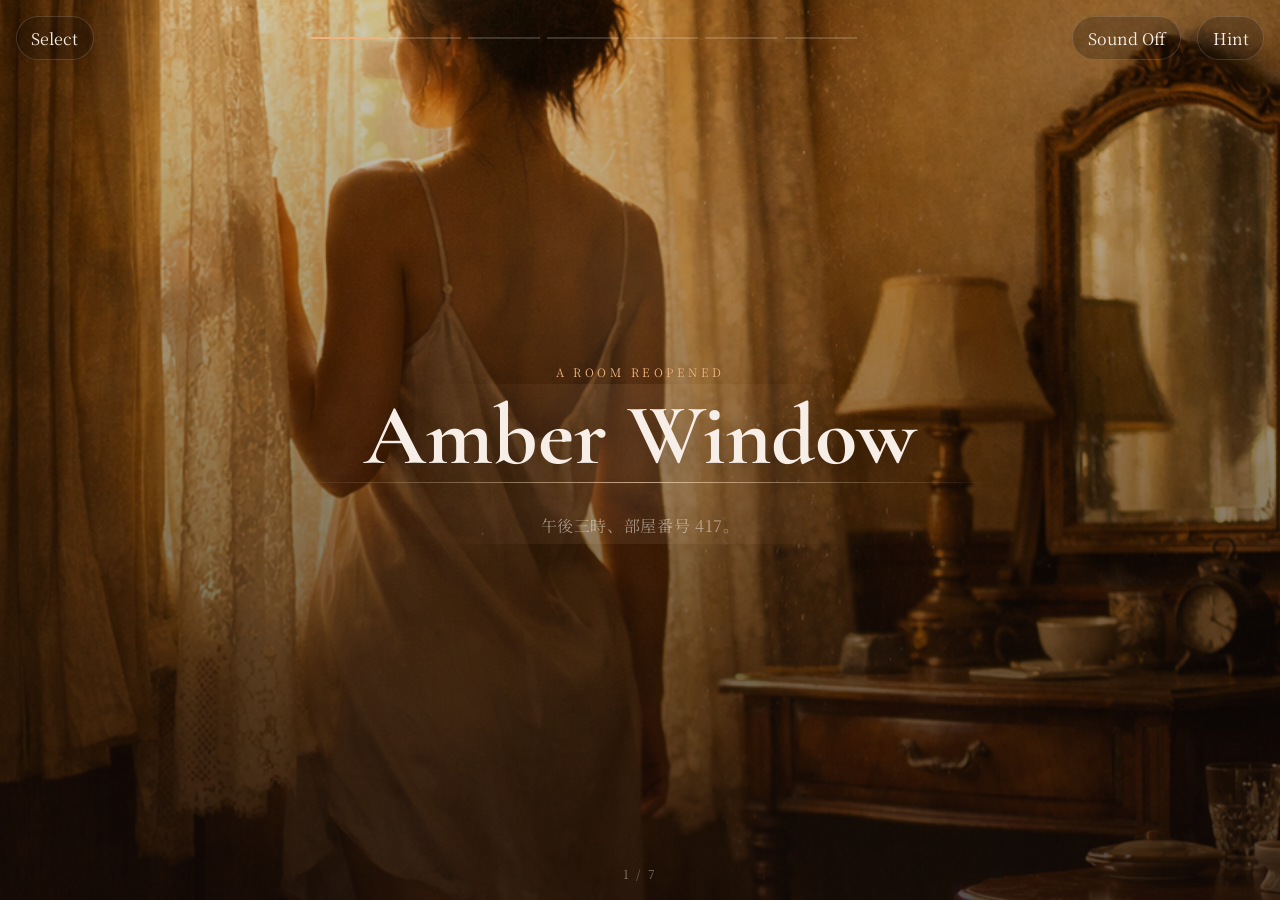
==== immersive/amber-window/index.html @ 2077ad85 "Publish hidamari site" ====
<!DOCTYPE html>
<html lang="ja">
  <head>
    <meta charset="UTF-8" />
    <meta name="viewport" content="width=device-width, initial-scale=1.0" />
    <title>Amber Window | Immersive</title>
    <meta
      name="description"
      content="左右タップで進む、Amber Window のシネマティック版。"
    />
    <link rel="preconnect" href="https://fonts.googleapis.com" />
    <link rel="preconnect" href="https://fonts.gstatic.com" crossorigin />
    <link
      href="https://fonts.googleapis.com/css2?family=Cormorant+Garamond:wght@400;500;600;700&family=Noto+Serif+JP:wght@400;500;700&display=swap"
      rel="stylesheet"
    />
    <link rel="stylesheet" href="../immersive.css?v=4" />
    <script defer src="../immersive.js?v=4"></script>
  </head>
  <body class="story-stage stage-amber" data-story="amber">
    <div class="story-bg">
      <img src="../../image/Amber Window.png" alt="" />
    </div>
    <div class="story-overlay"></div>

    <header class="story-topbar">
      <a href="../select.html">Select</a>
      <div class="story-progress" aria-hidden="true">
        <span></span><span></span><span></span><span></span><span></span><span></span><span></span>
      </div>
      <button class="sound-button" type="button" aria-pressed="false">Sound Off</button>
      <button class="hint-button" type="button">Hint</button>
    </header>

    <main class="story-frame">
      <section class="scene scene-title is-active" data-focus="0.52 0.34" data-scale="1.06" data-tone="gold">
        <p class="title-kicker">A Room Reopened</p>
        <h1 class="scene-titlemark">Amber Window</h1>
        <p class="scene-subtitle">午後三時、部屋番号 417。</p>
      </section>

      <section class="scene" data-focus="0.52 0.36" data-scale="1.1" data-tone="amber">
        <p class="scene-text">
          朝のフロントで渡された封筒には、差出人も鍵もなく、ただ部屋番号 417 だけが残されていた。
        </p>
      </section>

      <section class="scene" data-focus="0.56 0.42" data-scale="1.18" data-tone="amber">
        <p class="scene-text">
          その数字は、三年前に自分から終わらせた恋の最後の夜と、まったく同じだった。
        </p>
      </section>

      <section class="scene" data-focus="0.48 0.22" data-scale="1.24" data-tone="gold">
        <p class="scene-text">
          ノックの返事は言葉ではなく、薄いカーテンが擦れる音で、午後の光が先にこちらへ触れてきた。
        </p>
      </section>

      <section class="scene" data-focus="0.5 0.28" data-scale="1.3" data-tone="soft">
        <p class="scene-text">
          窓辺の彼女は振り向かないまま立っていて、肩に落ちる琥珀色だけが、まだ終わっていない記憶を照らしていた。
        </p>
      </section>

      <section class="scene" data-focus="0.63 0.45" data-scale="1.16" data-tone="amber">
        <p class="scene-text">
          触れたかったのではない。あのとき手放したものに、いまの自分がもう一度名前を与えたかった。
        </p>
      </section>

      <section class="scene" data-focus="0.56 0.26" data-scale="1.08" data-tone="fade">
        <p class="scene-text">
          夕方の光が消えるころ、彼女は「これでよかったの」と言った。その正しさだけが、あとからいちばん遅く胸へ届いた。
        </p>
      </section>
    </main>

    <button class="nav-zone nav-prev" aria-label="前のシーンへ"></button>
    <button class="nav-zone nav-next" aria-label="次のシーンへ"></button>
    <p class="story-pagecount" aria-live="polite">1 / 7</p>
    <div class="story-hint" hidden>右半分で進む / 左半分で戻る / キーボードは ← →</div>
  </body>
</html>
---- immersive/immersive.css ----
:root {
  --text: #f6eee7;
  --muted: rgba(246, 238, 231, 0.72);
  --soft: rgba(246, 238, 231, 0.52);
  --line: rgba(255, 240, 226, 0.16);
  --panel: rgba(20, 14, 13, 0.42);
  --accent: #f0b37f;
}

* {
  box-sizing: border-box;
}

html,
body {
  margin: 0;
  min-height: 100%;
}

body {
  font-family: "Noto Serif JP", serif;
  color: var(--text);
}

a {
  color: inherit;
  text-decoration: none;
}

.immersive-home {
  min-height: 100vh;
  background:
    radial-gradient(circle at 20% 10%, rgba(240, 179, 127, 0.18), transparent 22%),
    radial-gradient(circle at 80% 80%, rgba(113, 58, 43, 0.22), transparent 24%),
    linear-gradient(180deg, #2d1c17 0%, #140d0b 100%);
}

.gate {
  min-height: 100vh;
  display: grid;
  place-items: center;
  padding: 1rem;
}

.gate-card {
  width: min(700px, 100%);
  padding: 3rem;
  border: 1px solid var(--line);
  background: linear-gradient(180deg, rgba(255, 246, 238, 0.08), rgba(255, 246, 238, 0.03));
  backdrop-filter: blur(16px);
  box-shadow: 0 28px 80px rgba(0, 0, 0, 0.35);
  text-align: center;
}

.gate-kicker,
.selector-kicker {
  margin: 0 0 1rem;
  text-transform: uppercase;
  letter-spacing: 0.24em;
  font-size: 0.74rem;
  color: var(--accent);
}

.gate-card h1,
.selector-header h1,
.scene h1 {
  margin: 0;
  font-family: "Cormorant Garamond", serif;
  line-height: 0.92;
}

.gate-card h1 {
  font-size: clamp(4.2rem, 12vw, 7rem);
}

.gate-copy,
.gate-note,
.selector-copy p,
.scene-text {
  line-height: 1.9;
  color: var(--muted);
}

.gate-button {
  display: inline-flex;
  align-items: center;
  justify-content: center;
  margin-top: 1.8rem;
  padding: 1rem 1.8rem;
  min-width: 12rem;
  border-radius: 999px;
  background: linear-gradient(135deg, #f0b37f, #f4ccb0);
  color: #251611;
  font-weight: 700;
}

.gate-note {
  margin: 1rem 0 0;
  font-size: 0.92rem;
}

.selector-page {
  min-height: 100vh;
  background:
    linear-gradient(180deg, rgba(10, 8, 11, 0.15), rgba(10, 8, 11, 0.72)),
    #140f12;
}

.selector-shell {
  width: min(1200px, calc(100% - 1.5rem));
  margin: 0 auto;
  padding: 2rem 0 3rem;
}

.selector-header {
  margin-bottom: 1.6rem;
}

.selector-header h1 {
  font-size: clamp(3rem, 8vw, 5.4rem);
}

.selector-lead {
  max-width: 42rem;
  margin: 0.9rem 0 0;
  color: var(--muted);
  line-height: 1.9;
  font-size: 1rem;
}

.selector-grid {
  display: grid;
  grid-template-columns: repeat(3, minmax(0, 1fr));
  gap: 1rem;
}

.selector-card {
  position: relative;
  min-height: 70vh;
  overflow: hidden;
  border: 1px solid var(--line);
  background: #130e0d;
  box-shadow: 0 26px 70px rgba(0, 0, 0, 0.28);
}

.selector-card img {
  width: 100%;
  height: 100%;
  object-fit: cover;
  display: block;
  transition: transform 600ms ease, filter 600ms ease;
}

.selector-card::after {
  content: "";
  position: absolute;
  inset: 0;
  background: linear-gradient(180deg, rgba(0, 0, 0, 0.08), rgba(7, 6, 9, 0.76));
}

.selector-copy {
  position: absolute;
  inset: auto 0 0 0;
  z-index: 1;
  padding: 1.4rem;
}

.selector-copy span {
  color: var(--accent);
  letter-spacing: 0.18em;
  text-transform: uppercase;
  font-size: 0.76rem;
}

.selector-copy h2 {
  margin: 0.45rem 0;
  font-family: "Cormorant Garamond", serif;
  font-size: 2.2rem;
}

.selector-copy p {
  font-size: 0.98rem;
}

.selector-card:hover img,
.selector-card:focus-visible img {
  transform: scale(1.06);
  filter: saturate(1.08);
}

.story-stage {
  min-height: 100vh;
  overflow: hidden;
  background: #130d0b;
}

.story-bg,
.story-overlay,
.story-frame,
.nav-zone,
.story-topbar {
  position: fixed;
  inset: 0;
}

.story-bg img {
  width: 100%;
  height: 100%;
  object-fit: cover;
  transform-origin: center center;
  transition: transform 900ms ease, filter 900ms ease, object-position 900ms ease;
  filter: saturate(0.94) brightness(0.78);
}

.story-overlay {
  background:
    radial-gradient(circle at center, rgba(255, 230, 205, 0.06), transparent 30%),
    linear-gradient(180deg, rgba(9, 8, 10, 0.18), rgba(9, 8, 10, 0.75));
  pointer-events: none;
}

.story-topbar {
  z-index: 3;
  inset: 0 0 auto 0;
  display: flex;
  align-items: center;
  justify-content: space-between;
  gap: 1rem;
  padding: 1rem;
  pointer-events: none;
}

.story-topbar a,
.sound-button,
.hint-button {
  pointer-events: auto;
}

.story-topbar a,
.sound-button,
.hint-button {
  border: 1px solid var(--line);
  background: rgba(15, 11, 10, 0.24);
  color: var(--text);
  padding: 0.6rem 0.9rem;
  font: inherit;
  border-radius: 999px;
}

.story-progress {
  display: flex;
  align-items: center;
  gap: 0.45rem;
  flex: 1;
  justify-content: center;
}

.story-progress span {
  width: min(10vw, 4.5rem);
  height: 2px;
  background: rgba(255, 243, 229, 0.18);
}

.story-progress span.is-done {
  background: rgba(240, 179, 127, 0.48);
}

.story-progress span.is-active {
  background: #f0b37f;
}

.story-frame {
  z-index: 2;
  display: grid;
  place-items: center;
  padding: 4.5rem 1rem 4.2rem;
  pointer-events: none;
}

.scene {
  grid-area: 1 / 1;
  position: relative;
  width: min(720px, 100%);
  padding: 1.9rem 1.8rem 1.7rem;
  border: 1px solid rgba(255, 240, 226, 0.06);
  border-radius: 1.6rem;
  background: linear-gradient(180deg, rgba(15, 11, 10, 0.14), rgba(15, 11, 10, 0.52));
  backdrop-filter: blur(10px);
  opacity: 0;
  transform: translateY(8px) scale(0.985);
  transition:
    opacity 460ms ease,
    transform 460ms ease,
    border-color 520ms ease,
    background 520ms ease;
}

.scene.is-active {
  opacity: 1;
  transform: translateY(0) scale(1);
  border-color: rgba(255, 240, 226, 0.16);
  box-shadow: 0 24px 70px rgba(0, 0, 0, 0.22);
}

.scene h1 {
  font-size: clamp(3rem, 9vw, 5.4rem);
  margin-bottom: 0.85rem;
}

.scene-title {
  max-width: min(820px, 100%);
  text-align: center;
  padding: 0;
  border: 0;
  background: transparent;
  backdrop-filter: none;
  box-shadow: none;
}

.scene-title.is-active {
  border: 0;
  box-shadow: none;
}

.title-kicker {
  margin: 0 0 1rem;
  color: var(--accent);
  letter-spacing: 0.3em;
  text-transform: uppercase;
  font-size: 0.72rem;
}

.scene-titlemark {
  position: relative;
  display: inline-block;
  padding: 0 1.1rem 0.35rem;
  font-size: clamp(4rem, 11vw, 7.4rem);
  line-height: 0.86;
  text-shadow: 0 10px 28px rgba(0, 0, 0, 0.26);
}

.scene-titlemark::before,
.scene-titlemark::after {
  content: "";
  position: absolute;
  left: 50%;
  transform: translateX(-50%);
  width: 120%;
  pointer-events: none;
}

.scene-titlemark::before {
  bottom: -0.15rem;
  height: 1px;
  background: linear-gradient(90deg, transparent, rgba(255, 226, 196, 0.65), transparent);
}

.scene-titlemark::after {
  top: -0.75rem;
  height: 10rem;
  background: radial-gradient(circle, rgba(255, 206, 161, 0.12), transparent 62%);
  z-index: -1;
}

.scene-subtitle {
  margin: 1rem auto 0;
  max-width: 34rem;
  color: var(--soft);
  font-size: 1rem;
  line-height: 1.9;
  letter-spacing: 0.04em;
}

.scene-text {
  margin: 0;
  font-size: clamp(1.04rem, 2.15vw, 1.2rem);
  line-height: 1.95;
  color: rgba(246, 238, 231, 0.9);
}

.nav-zone {
  z-index: 1;
  width: 50%;
  top: 4.5rem;
  bottom: 0;
  inset-inline: auto;
  border: 0;
  background: transparent;
  padding: 0;
  cursor: pointer;
}

.nav-prev {
  left: 0;
  right: auto;
}

.nav-next {
  right: 0;
  left: auto;
}

.story-hint {
  position: fixed;
  left: 50%;
  bottom: 1rem;
  transform: translateX(-50%);
  z-index: 5;
  padding: 0.7rem 1rem;
  border-radius: 999px;
  background: rgba(15, 11, 10, 0.6);
  border: 1px solid var(--line);
  color: var(--muted);
  font-size: 0.9rem;
}

.story-pagecount {
  position: fixed;
  left: 50%;
  bottom: 1.1rem;
  transform: translateX(-50%);
  z-index: 5;
  margin: 0;
  color: rgba(246, 238, 231, 0.42);
  font-size: 0.76rem;
  letter-spacing: 0.18em;
}

.sound-button[aria-pressed="true"] {
  background: rgba(240, 179, 127, 0.16);
  border-color: rgba(240, 179, 127, 0.28);
}

.stage-amber .story-overlay {
  background:
    radial-gradient(circle at 50% 32%, rgba(255, 215, 168, 0.12), transparent 26%),
    linear-gradient(180deg, rgba(29, 16, 10, 0.08), rgba(18, 10, 8, 0.68));
}

.stage-rose .story-overlay {
  background:
    radial-gradient(circle at 50% 25%, rgba(216, 149, 158, 0.13), transparent 22%),
    linear-gradient(180deg, rgba(12, 12, 17, 0.16), rgba(11, 10, 16, 0.72));
}

.stage-night .story-overlay {
  background:
    radial-gradient(circle at 48% 72%, rgba(231, 160, 92, 0.12), transparent 18%),
    linear-gradient(180deg, rgba(6, 7, 11, 0.16), rgba(6, 7, 11, 0.78));
}

.tone-gold .scene,
.tone-soft .scene,
.tone-amber .scene,
.tone-mist .scene,
.tone-rose .scene,
.tone-night .scene,
.tone-glow .scene,
.tone-fade .scene {
  border-color: rgba(255, 240, 226, 0.16);
}

.tone-gold .story-bg img {
  filter: saturate(1.05) brightness(0.88);
}

.tone-soft .story-bg img {
  filter: saturate(0.92) brightness(0.84) blur(0.5px);
}

.tone-amber .story-bg img {
  filter: saturate(1) brightness(0.82);
}

.tone-mist .story-bg img {
  filter: saturate(0.92) brightness(0.76);
}

.tone-rose .story-bg img {
  filter: saturate(1.06) brightness(0.82);
}

.tone-night .story-bg img {
  filter: saturate(0.9) brightness(0.68);
}

.tone-glow .story-bg img {
  filter: saturate(1.04) brightness(0.78);
}

.tone-fade .story-bg img {
  filter: saturate(0.8) brightness(0.64);
}

@media (max-width: 900px) {
  .selector-grid {
    grid-template-columns: 1fr;
  }

  .selector-card {
    min-height: 52vh;
  }
}

@media (max-width: 640px) {
  .gate-card {
    padding: 2rem 1.2rem;
  }

  .scene {
    width: min(100%, 42rem);
    padding: 1.25rem 1.1rem 1.1rem;
  }

  .scene-title {
    padding: 0 0.4rem;
  }

  .story-topbar {
    padding: 0.8rem;
  }

  .nav-zone {
    top: 4.2rem;
  }
}
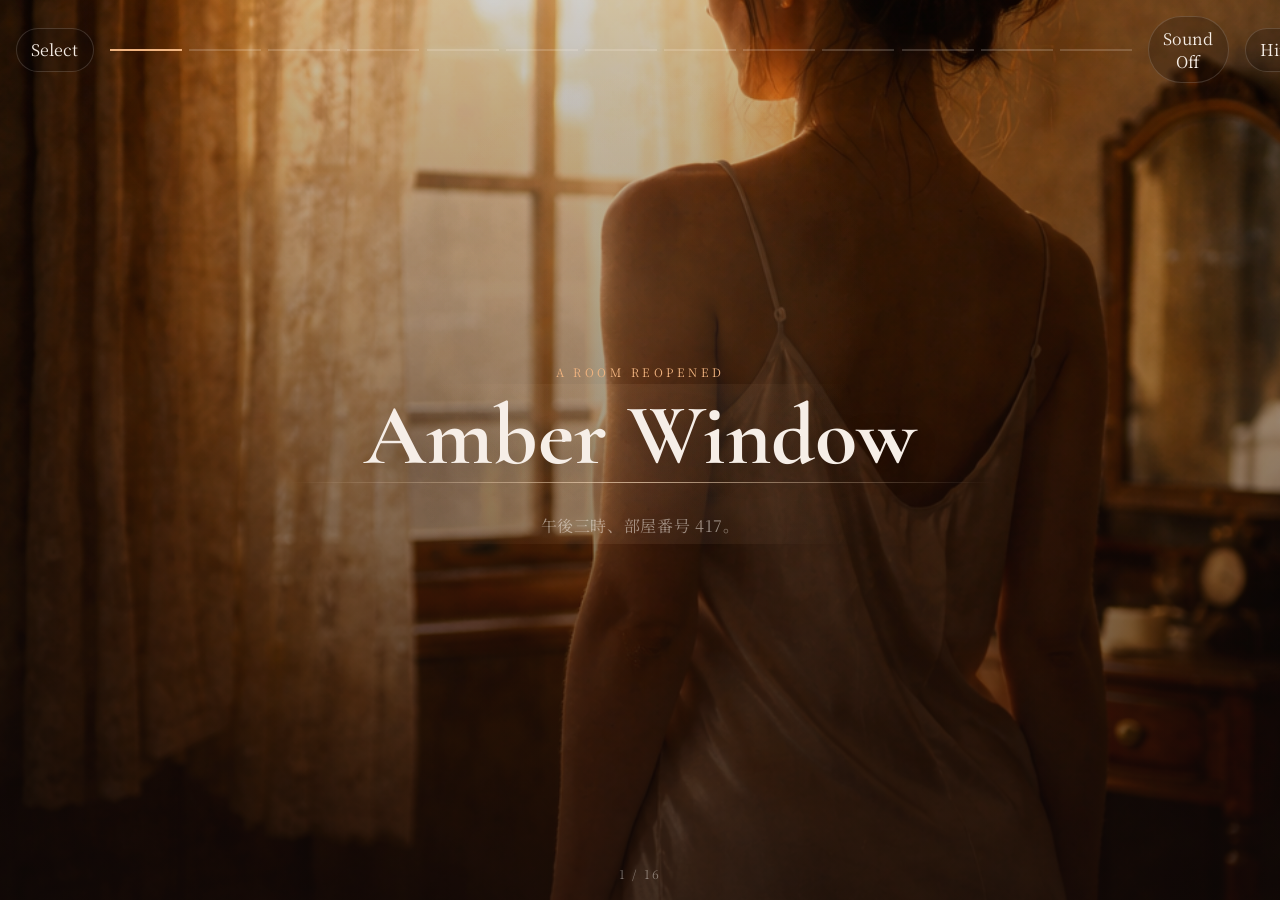
==== commit 0ec8dd9e: "Update Amber Window immersive scenes" ====
--- a/immersive/amber-window/index.html
+++ b/immersive/amber-window/index.html
@@ -14,71 +14,125 @@
       href="https://fonts.googleapis.com/css2?family=Cormorant+Garamond:wght@400;500;600;700&family=Noto+Serif+JP:wght@400;500;700&display=swap"
       rel="stylesheet"
     />
-    <link rel="stylesheet" href="../immersive.css?v=4" />
-    <script defer src="../immersive.js?v=4"></script>
+    <link rel="stylesheet" href="../immersive.css?v=6" />
+    <script defer src="../immersive.js?v=6"></script>
   </head>
   <body class="story-stage stage-amber" data-story="amber">
     <div class="story-bg">
-      <img src="../../image/Amber Window.png" alt="" />
+      <img src="../../image/amber-window-01-window-woman.png" alt="" />
     </div>
     <div class="story-overlay"></div>
 
     <header class="story-topbar">
       <a href="../select.html">Select</a>
       <div class="story-progress" aria-hidden="true">
-        <span></span><span></span><span></span><span></span><span></span><span></span><span></span>
+        <span></span><span></span><span></span><span></span><span></span><span></span><span></span><span></span><span></span><span></span><span></span><span></span><span></span>
       </div>
       <button class="sound-button" type="button" aria-pressed="false">Sound Off</button>
       <button class="hint-button" type="button">Hint</button>
     </header>
 
     <main class="story-frame">
-      <section class="scene scene-title is-active" data-focus="0.52 0.34" data-scale="1.06" data-tone="gold">
+      <section class="scene scene-title is-active" data-image="../../image/amber-window-01-window-woman.png" data-focus="0.52 0.34" data-scale="1.06" data-tone="gold">
         <p class="title-kicker">A Room Reopened</p>
         <h1 class="scene-titlemark">Amber Window</h1>
         <p class="scene-subtitle">午後三時、部屋番号 417。</p>
       </section>
 
-      <section class="scene" data-focus="0.52 0.36" data-scale="1.1" data-tone="amber">
+      <section class="scene" data-image="../../image/amber-window-04-envelope.png" data-focus="0.44 0.48" data-scale="1.12" data-tone="amber">
         <p class="scene-text">
-          朝のフロントで渡された封筒には、差出人も鍵もなく、ただ部屋番号 417 だけが残されていた。
+          封筒は、朝のフロントで手渡された。差出人の名前はなく、ルームキーも入っていない。ただ、便箋の中央に部屋番号だけがあった。
         </p>
       </section>
 
-      <section class="scene" data-focus="0.56 0.42" data-scale="1.18" data-tone="amber">
+      <section class="scene" data-image="../../image/amber-window-04-envelope.png" data-focus="0.55 0.54" data-scale="1.2" data-tone="amber">
         <p class="scene-text">
-          その数字は、三年前に自分から終わらせた恋の最後の夜と、まったく同じだった。
+          417。その数字は、三年前にわたしが自分から終わらせた恋の、最後の夜に泊まった部屋とまったく同じだった。
         </p>
       </section>
 
-      <section class="scene" data-focus="0.48 0.22" data-scale="1.24" data-tone="gold">
+      <section class="scene" data-image="../../image/amber-window-04-envelope.png" data-focus="0.5 0.45" data-scale="1.08" data-tone="amber">
+        <p class="scene-text">
+          一度はその場で封筒を返そうと思った。誰かの悪い冗談か、遅すぎる感傷のようにしか見えなかったからだ。
+        </p>
+      </section>
+
+      <section class="scene" data-image="../../image/amber-window-03-hallway.png" data-focus="0.52 0.46" data-scale="1.08" data-tone="amber">
+        <p class="scene-text">
+          それでも捨てられなかったのは、数字があまりにも正確だったからだ。忘れたつもりでいた三年前の夜が、その三桁だけで喉元まで戻ってきた。
+        </p>
+      </section>
+
+      <section class="scene" data-image="../../image/amber-window-03-hallway.png" data-focus="0.48 0.4" data-scale="1.12" data-tone="gold">
+        <p class="scene-text">
+          古いホテルは、昼と夕方のあいだだけ少し時間が止まる。磨きすぎた真鍮の匂いと、誰にも見つからず秘密を抱えるにはちょうどいい静けさがあった。
+        </p>
+      </section>
+
+      <section class="scene" data-image="../../image/amber-window-03-hallway.png" data-focus="0.5 0.32" data-scale="1.16" data-tone="amber">
+        <p class="scene-text">
+          廊下を歩くあいだ、足音はやけにやわらかく吸い込まれていった。どの扉も同じ色をしているのに、417だけが最初からこちらを待っていたみたいに見えた。
+        </p>
+      </section>
+
+      <section class="scene" data-image="../../image/amber-window-02-curtain.png" data-focus="0.38 0.3" data-scale="1.18" data-tone="gold">
         <p class="scene-text">
           ノックの返事は言葉ではなく、薄いカーテンが擦れる音で、午後の光が先にこちらへ触れてきた。
         </p>
       </section>
 
-      <section class="scene" data-focus="0.5 0.28" data-scale="1.3" data-tone="soft">
+      <section class="scene" data-image="../../image/amber-window-01-window-woman.png" data-focus="0.55 0.3" data-scale="1.18" data-tone="soft">
         <p class="scene-text">
-          窓辺の彼女は振り向かないまま立っていて、肩に落ちる琥珀色だけが、まだ終わっていない記憶を照らしていた。
+          窓辺に立つ彼女は振り向かなかった。薄い布越しに落ちる琥珀色の光だけが、肩の線と、まだ終わっていない記憶の輪郭をやわらかく照らしていた。
         </p>
       </section>
 
-      <section class="scene" data-focus="0.63 0.45" data-scale="1.16" data-tone="amber">
+      <section class="scene" data-image="../../image/amber-window-06-empty-room.png" data-focus="0.52 0.54" data-scale="1.12" data-tone="soft">
         <p class="scene-text">
-          触れたかったのではない。あのとき手放したものに、いまの自分がもう一度名前を与えたかった。
+          部屋の中には、冷めた紅茶と、小さな時計と、乱れていないベッドがあった。何も起きていないことだけが、かえってこの部屋の密度を濃くしていた。
         </p>
       </section>
 
-      <section class="scene" data-focus="0.56 0.26" data-scale="1.08" data-tone="fade">
+      <section class="scene" data-image="../../image/amber-window-05-distance.png" data-focus="0.54 0.42" data-scale="1.12" data-tone="amber">
         <p class="scene-text">
-          夕方の光が消えるころ、彼女は「これでよかったの」と言った。その正しさだけが、あとからいちばん遅く胸へ届いた。
+          わたしたちは互いの近況を話さなかった。どこで暮らしているのかも、誰と会っているのかも、もう知る必要はないと、先に分かってしまっていたからだ。
+        </p>
+      </section>
+
+      <section class="scene" data-image="../../image/amber-window-05-distance.png" data-focus="0.5 0.34" data-scale="1.15" data-tone="gold">
+        <p class="scene-text">
+          「あの夜、あなたは正しかった」と彼女は言った。正しさはいつだって遅れて届く。届いたころには、もう選び直せないもののほうが多い。
+        </p>
+      </section>
+
+      <section class="scene" data-image="../../image/amber-window-05-distance.png" data-focus="0.48 0.44" data-scale="1.12" data-tone="gold">
+        <p class="scene-text">
+          若かったころのわたしたちは、傷つかないために別れを選んだ。そのあとでようやく、傷ついてでも続けたかった気持ちの形を知った。
+        </p>
+      </section>
+
+      <section class="scene" data-image="../../image/amber-window-05-distance.png" data-focus="0.62 0.5" data-scale="1.1" data-tone="amber">
+        <p class="scene-text">
+          彼女が振り返ったとき、会いたかったわけではないのだと分かった。忘れきれなかったわけでもない。ただ、あのとき手放したものに名前をつけ直したかった。
+        </p>
+      </section>
+
+      <section class="scene" data-image="../../image/amber-window-05-distance.png" data-focus="0.66 0.54" data-scale="1.08" data-tone="amber">
+        <p class="scene-text">
+          それは未練ではなく、選ばなかった人生の手触りに近かった。もしあの夜を越えていたら、わたしたちはいまどんな他人になっていたのだろうと、少しだけ考えた。
+        </p>
+      </section>
+
+      <section class="scene" data-image="../../image/amber-window-06-empty-room.png" data-focus="0.56 0.52" data-scale="1.08" data-tone="fade">
+        <p class="scene-text">
+          夕方の光は短い。だからこそ、その部屋で交わされた沈黙は会話より長く残る。別れ際、彼女は「次はもう呼ばない」と言った。呼ばれないことが寂しいのではなく、もう呼ぶ理由がなくなったことが、少しだけ救いだった。
         </p>
       </section>
     </main>
 
     <button class="nav-zone nav-prev" aria-label="前のシーンへ"></button>
     <button class="nav-zone nav-next" aria-label="次のシーンへ"></button>
-    <p class="story-pagecount" aria-live="polite">1 / 7</p>
+    <p class="story-pagecount" aria-live="polite">1 / 13</p>
     <div class="story-hint" hidden>右半分で進む / 左半分で戻る / キーボードは ← →</div>
   </body>
 </html>
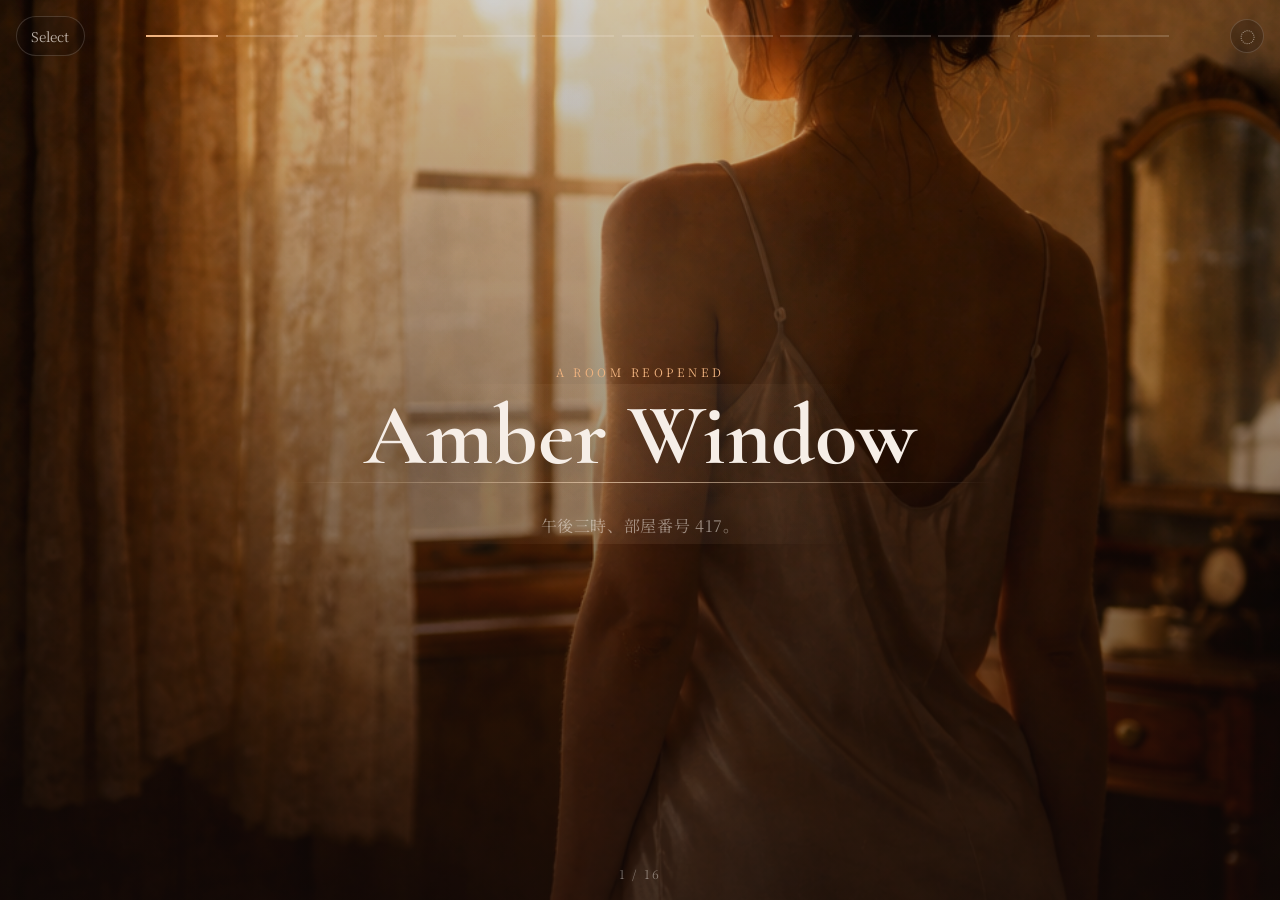
==== commit 204cc4c7: "Improve immersive mobile layout and controls" ====
--- a/immersive/amber-window/index.html
+++ b/immersive/amber-window/index.html
@@ -14,8 +14,8 @@
       href="https://fonts.googleapis.com/css2?family=Cormorant+Garamond:wght@400;500;600;700&family=Noto+Serif+JP:wght@400;500;700&display=swap"
       rel="stylesheet"
     />
-    <link rel="stylesheet" href="../immersive.css?v=6" />
-    <script defer src="../immersive.js?v=6"></script>
+    <link rel="stylesheet" href="../immersive.css?v=7" />
+    <script defer src="../immersive.js?v=7"></script>
   </head>
   <body class="story-stage stage-amber" data-story="amber">
     <div class="story-bg">
@@ -28,8 +28,7 @@
       <div class="story-progress" aria-hidden="true">
         <span></span><span></span><span></span><span></span><span></span><span></span><span></span><span></span><span></span><span></span><span></span><span></span><span></span>
       </div>
-      <button class="sound-button" type="button" aria-pressed="false">Sound Off</button>
-      <button class="hint-button" type="button">Hint</button>
+      <button class="sound-button" type="button" aria-pressed="false" aria-label="sound">◌</button>
     </header>
 
     <main class="story-frame">
@@ -133,6 +132,6 @@
     <button class="nav-zone nav-prev" aria-label="前のシーンへ"></button>
     <button class="nav-zone nav-next" aria-label="次のシーンへ"></button>
     <p class="story-pagecount" aria-live="polite">1 / 13</p>
-    <div class="story-hint" hidden>右半分で進む / 左半分で戻る / キーボードは ← →</div>
+    <div class="story-hint">右で進む 左で戻る</div>
   </body>
 </html>
--- a/immersive/immersive.css
+++ b/immersive/immersive.css
@@ -245,6 +245,11 @@
   padding: 0.6rem 0.9rem;
   font: inherit;
   border-radius: 999px;
+}
+
+.story-topbar a {
+  font-size: 0.84rem;
+  color: rgba(246, 238, 231, 0.72);
 }
 
 .story-progress {
@@ -406,12 +411,20 @@
   bottom: 1rem;
   transform: translateX(-50%);
   z-index: 5;
-  padding: 0.7rem 1rem;
+  padding: 0.55rem 0.9rem;
   border-radius: 999px;
-  background: rgba(15, 11, 10, 0.6);
-  border: 1px solid var(--line);
-  color: var(--muted);
-  font-size: 0.9rem;
+  background: rgba(15, 11, 10, 0.44);
+  border: 1px solid rgba(255, 240, 226, 0.08);
+  color: rgba(246, 238, 231, 0.5);
+  font-size: 0.76rem;
+  letter-spacing: 0.12em;
+  transition: opacity 500ms ease, transform 500ms ease;
+}
+
+.story-hint.is-hidden {
+  opacity: 0;
+  transform: translateX(-50%) translateY(8px);
+  pointer-events: none;
 }
 
 .story-pagecount {
@@ -431,6 +444,18 @@
   border-color: rgba(240, 179, 127, 0.28);
 }
 
+.sound-button {
+  width: 2.1rem;
+  height: 2.1rem;
+  min-width: 2.1rem;
+  padding: 0;
+  display: inline-flex;
+  align-items: center;
+  justify-content: center;
+  color: rgba(246, 238, 231, 0.7);
+  font-size: 0.95rem;
+}
+
 .stage-amber .story-overlay {
   background:
     radial-gradient(circle at 50% 32%, rgba(255, 215, 168, 0.12), transparent 26%),
@@ -507,20 +532,98 @@
     padding: 2rem 1.2rem;
   }
 
+  .story-topbar {
+    gap: 0.45rem;
+    padding: 0.65rem 0.7rem;
+  }
+
+  .story-topbar a {
+    font-size: 0.74rem;
+    padding: 0.48rem 0.7rem;
+  }
+
+  .sound-button {
+    width: 1.9rem;
+    height: 1.9rem;
+    min-width: 1.9rem;
+    font-size: 0.82rem;
+  }
+
+  .story-progress {
+    gap: 0.24rem;
+  }
+
+  .story-progress span {
+    width: min(6.5vw, 1.2rem);
+  }
+
+  .story-frame {
+    padding: 3.7rem 0.7rem 3.3rem;
+  }
+
   .scene {
     width: min(100%, 42rem);
-    padding: 1.25rem 1.1rem 1.1rem;
+    max-height: calc(100vh - 7.6rem);
+    overflow: auto;
+    padding: 1.05rem 0.95rem 1rem;
+    border-radius: 1.15rem;
+    -webkit-overflow-scrolling: touch;
   }
 
   .scene-title {
     padding: 0 0.4rem;
-  }
-
-  .story-topbar {
-    padding: 0.8rem;
+    max-height: none;
+    overflow: visible;
+  }
+
+  .scene h1 {
+    font-size: clamp(2.2rem, 11vw, 3.6rem);
+    margin-bottom: 0.65rem;
+  }
+
+  .scene-titlemark {
+    padding: 0 0.4rem 0.2rem;
+    font-size: clamp(2.9rem, 15vw, 4.5rem);
+    line-height: 0.9;
+  }
+
+  .scene-titlemark::after {
+    top: -0.45rem;
+    height: 6.5rem;
+  }
+
+  .title-kicker {
+    margin-bottom: 0.65rem;
+    font-size: 0.62rem;
+    letter-spacing: 0.22em;
+  }
+
+  .scene-subtitle {
+    margin-top: 0.7rem;
+    max-width: 20rem;
+    font-size: 0.88rem;
+    line-height: 1.65;
+  }
+
+  .scene-text {
+    font-size: 0.96rem;
+    line-height: 1.72;
   }
 
   .nav-zone {
-    top: 4.2rem;
-  }
-}
+    top: 3.8rem;
+  }
+
+  .story-pagecount {
+    bottom: 0.72rem;
+    font-size: 0.68rem;
+    letter-spacing: 0.14em;
+  }
+
+  .story-hint {
+    bottom: 2rem;
+    font-size: 0.66rem;
+    padding: 0.45rem 0.7rem;
+    letter-spacing: 0.08em;
+  }
+}
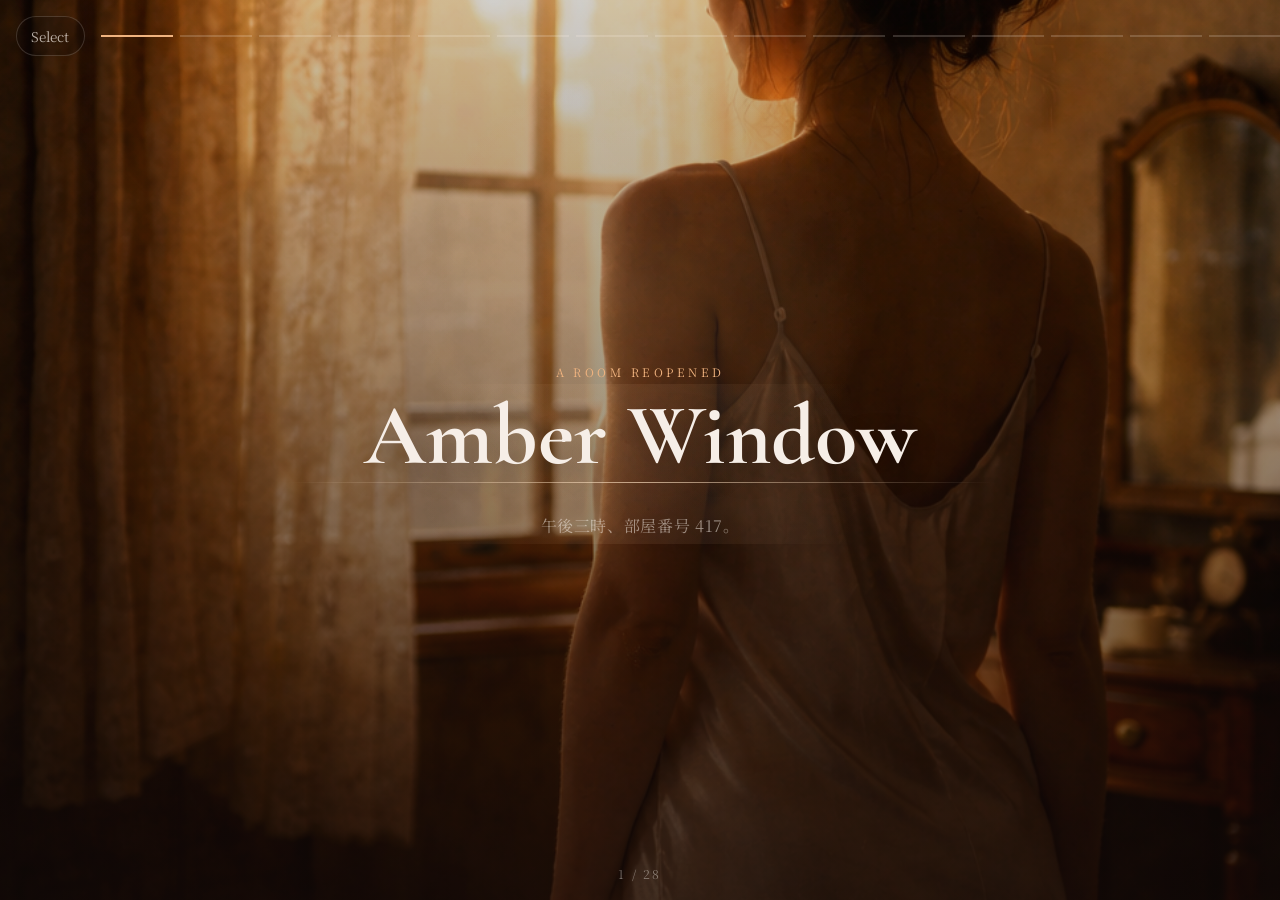
==== commit a95d67ec: "Split Amber Window scenes for mobile reading" ====
--- a/immersive/amber-window/index.html
+++ b/immersive/amber-window/index.html
@@ -26,7 +26,7 @@
     <header class="story-topbar">
       <a href="../select.html">Select</a>
       <div class="story-progress" aria-hidden="true">
-        <span></span><span></span><span></span><span></span><span></span><span></span><span></span><span></span><span></span><span></span><span></span><span></span><span></span>
+        <span></span><span></span><span></span><span></span><span></span><span></span><span></span><span></span><span></span><span></span><span></span><span></span><span></span><span></span><span></span><span></span><span></span><span></span><span></span><span></span><span></span><span></span><span></span><span></span><span></span><span></span><span></span><span></span>
       </div>
       <button class="sound-button" type="button" aria-pressed="false" aria-label="sound">◌</button>
     </header>
@@ -58,19 +58,37 @@
 
       <section class="scene" data-image="../../image/amber-window-03-hallway.png" data-focus="0.52 0.46" data-scale="1.08" data-tone="amber">
         <p class="scene-text">
-          それでも捨てられなかったのは、数字があまりにも正確だったからだ。忘れたつもりでいた三年前の夜が、その三桁だけで喉元まで戻ってきた。
+          それでも捨てられなかったのは、数字があまりにも正確だったからだ。
+        </p>
+      </section>
+
+      <section class="scene" data-image="../../image/amber-window-03-hallway.png" data-focus="0.56 0.44" data-scale="1.1" data-tone="amber">
+        <p class="scene-text">
+          忘れたつもりでいた三年前の夜が、その三桁だけで喉元まで戻ってきた。
         </p>
       </section>
 
       <section class="scene" data-image="../../image/amber-window-03-hallway.png" data-focus="0.48 0.4" data-scale="1.12" data-tone="gold">
         <p class="scene-text">
-          古いホテルは、昼と夕方のあいだだけ少し時間が止まる。磨きすぎた真鍮の匂いと、誰にも見つからず秘密を抱えるにはちょうどいい静けさがあった。
+          古いホテルは、昼と夕方のあいだだけ少し時間が止まる。
+        </p>
+      </section>
+
+      <section class="scene" data-image="../../image/amber-window-03-hallway.png" data-focus="0.46 0.36" data-scale="1.08" data-tone="gold">
+        <p class="scene-text">
+          磨きすぎた真鍮の匂いと、誰にも見つからず秘密を抱えるにはちょうどいい静けさがあった。
         </p>
       </section>
 
       <section class="scene" data-image="../../image/amber-window-03-hallway.png" data-focus="0.5 0.32" data-scale="1.16" data-tone="amber">
         <p class="scene-text">
-          廊下を歩くあいだ、足音はやけにやわらかく吸い込まれていった。どの扉も同じ色をしているのに、417だけが最初からこちらを待っていたみたいに見えた。
+          廊下を歩くあいだ、足音はやけにやわらかく吸い込まれていった。
+        </p>
+      </section>
+
+      <section class="scene" data-image="../../image/amber-window-03-hallway.png" data-focus="0.52 0.28" data-scale="1.18" data-tone="amber">
+        <p class="scene-text">
+          どの扉も同じ色をしているのに、417だけが最初からこちらを待っていたみたいに見えた。
         </p>
       </section>
 
@@ -82,56 +100,110 @@
 
       <section class="scene" data-image="../../image/amber-window-01-window-woman.png" data-focus="0.55 0.3" data-scale="1.18" data-tone="soft">
         <p class="scene-text">
-          窓辺に立つ彼女は振り向かなかった。薄い布越しに落ちる琥珀色の光だけが、肩の線と、まだ終わっていない記憶の輪郭をやわらかく照らしていた。
+          窓辺に立つ彼女は振り向かなかった。
+        </p>
+      </section>
+
+      <section class="scene" data-image="../../image/amber-window-01-window-woman.png" data-focus="0.58 0.28" data-scale="1.2" data-tone="soft">
+        <p class="scene-text">
+          薄い布越しに落ちる琥珀色の光だけが、肩の線と、まだ終わっていない記憶の輪郭をやわらかく照らしていた。
         </p>
       </section>
 
       <section class="scene" data-image="../../image/amber-window-06-empty-room.png" data-focus="0.52 0.54" data-scale="1.12" data-tone="soft">
         <p class="scene-text">
-          部屋の中には、冷めた紅茶と、小さな時計と、乱れていないベッドがあった。何も起きていないことだけが、かえってこの部屋の密度を濃くしていた。
+          部屋の中には、冷めた紅茶と、小さな時計と、乱れていないベッドがあった。
+        </p>
+      </section>
+
+      <section class="scene" data-image="../../image/amber-window-06-empty-room.png" data-focus="0.56 0.56" data-scale="1.1" data-tone="soft">
+        <p class="scene-text">
+          何も起きていないことだけが、かえってこの部屋の密度を濃くしていた。
         </p>
       </section>
 
       <section class="scene" data-image="../../image/amber-window-05-distance.png" data-focus="0.54 0.42" data-scale="1.12" data-tone="amber">
         <p class="scene-text">
-          わたしたちは互いの近況を話さなかった。どこで暮らしているのかも、誰と会っているのかも、もう知る必要はないと、先に分かってしまっていたからだ。
+          わたしたちは互いの近況を話さなかった。
+        </p>
+      </section>
+
+      <section class="scene" data-image="../../image/amber-window-05-distance.png" data-focus="0.52 0.4" data-scale="1.1" data-tone="amber">
+        <p class="scene-text">
+          どこで暮らしているのかも、誰と会っているのかも、もう知る必要はないと、先に分かってしまっていたからだ。
         </p>
       </section>
 
       <section class="scene" data-image="../../image/amber-window-05-distance.png" data-focus="0.5 0.34" data-scale="1.15" data-tone="gold">
         <p class="scene-text">
-          「あの夜、あなたは正しかった」と彼女は言った。正しさはいつだって遅れて届く。届いたころには、もう選び直せないもののほうが多い。
+          「あの夜、あなたは正しかった」と彼女は言った。
+        </p>
+      </section>
+
+      <section class="scene" data-image="../../image/amber-window-05-distance.png" data-focus="0.48 0.36" data-scale="1.12" data-tone="gold">
+        <p class="scene-text">
+          正しさはいつだって遅れて届く。届いたころには、もう選び直せないもののほうが多い。
         </p>
       </section>
 
       <section class="scene" data-image="../../image/amber-window-05-distance.png" data-focus="0.48 0.44" data-scale="1.12" data-tone="gold">
         <p class="scene-text">
-          若かったころのわたしたちは、傷つかないために別れを選んだ。そのあとでようやく、傷ついてでも続けたかった気持ちの形を知った。
+          若かったころのわたしたちは、傷つかないために別れを選んだ。
+        </p>
+      </section>
+
+      <section class="scene" data-image="../../image/amber-window-05-distance.png" data-focus="0.46 0.46" data-scale="1.1" data-tone="gold">
+        <p class="scene-text">
+          そのあとでようやく、傷ついてでも続けたかった気持ちの形を知った。
         </p>
       </section>
 
       <section class="scene" data-image="../../image/amber-window-05-distance.png" data-focus="0.62 0.5" data-scale="1.1" data-tone="amber">
         <p class="scene-text">
-          彼女が振り返ったとき、会いたかったわけではないのだと分かった。忘れきれなかったわけでもない。ただ、あのとき手放したものに名前をつけ直したかった。
+          彼女が振り返ったとき、会いたかったわけではないのだと分かった。
+        </p>
+      </section>
+
+      <section class="scene" data-image="../../image/amber-window-05-distance.png" data-focus="0.64 0.52" data-scale="1.08" data-tone="amber">
+        <p class="scene-text">
+          忘れきれなかったわけでもない。ただ、あのとき手放したものに名前をつけ直したかった。
         </p>
       </section>
 
       <section class="scene" data-image="../../image/amber-window-05-distance.png" data-focus="0.66 0.54" data-scale="1.08" data-tone="amber">
         <p class="scene-text">
-          それは未練ではなく、選ばなかった人生の手触りに近かった。もしあの夜を越えていたら、わたしたちはいまどんな他人になっていたのだろうと、少しだけ考えた。
+          それは未練ではなく、選ばなかった人生の手触りに近かった。
+        </p>
+      </section>
+
+      <section class="scene" data-image="../../image/amber-window-05-distance.png" data-focus="0.68 0.56" data-scale="1.06" data-tone="amber">
+        <p class="scene-text">
+          もしあの夜を越えていたら、わたしたちはいまどんな他人になっていたのだろうと、少しだけ考えた。
         </p>
       </section>
 
       <section class="scene" data-image="../../image/amber-window-06-empty-room.png" data-focus="0.56 0.52" data-scale="1.08" data-tone="fade">
         <p class="scene-text">
-          夕方の光は短い。だからこそ、その部屋で交わされた沈黙は会話より長く残る。別れ際、彼女は「次はもう呼ばない」と言った。呼ばれないことが寂しいのではなく、もう呼ぶ理由がなくなったことが、少しだけ救いだった。
+          夕方の光は短い。だからこそ、その部屋で交わされた沈黙は会話より長く残る。
+        </p>
+      </section>
+
+      <section class="scene" data-image="../../image/amber-window-06-empty-room.png" data-focus="0.58 0.54" data-scale="1.06" data-tone="fade">
+        <p class="scene-text">
+          別れ際、彼女は「次はもう呼ばない」と言った。
+        </p>
+      </section>
+
+      <section class="scene" data-image="../../image/amber-window-06-empty-room.png" data-focus="0.6 0.56" data-scale="1.04" data-tone="fade">
+        <p class="scene-text">
+          呼ばれないことが寂しいのではなく、もう呼ぶ理由がなくなったことが、少しだけ救いだった。
         </p>
       </section>
     </main>
 
     <button class="nav-zone nav-prev" aria-label="前のシーンへ"></button>
     <button class="nav-zone nav-next" aria-label="次のシーンへ"></button>
-    <p class="story-pagecount" aria-live="polite">1 / 13</p>
+    <p class="story-pagecount" aria-live="polite">1 / 28</p>
     <div class="story-hint">右で進む 左で戻る</div>
   </body>
 </html>
--- a/immersive/immersive.css
+++ b/immersive/immersive.css
@@ -557,6 +557,10 @@
     width: min(6.5vw, 1.2rem);
   }
 
+  .story-progress {
+    display: none;
+  }
+
   .story-frame {
     padding: 3.7rem 0.7rem 3.3rem;
   }
@@ -574,6 +578,8 @@
     padding: 0 0.4rem;
     max-height: none;
     overflow: visible;
+    width: min(100%, 24rem);
+    align-self: center;
   }
 
   .scene h1 {
@@ -582,14 +588,15 @@
   }
 
   .scene-titlemark {
-    padding: 0 0.4rem 0.2rem;
-    font-size: clamp(2.9rem, 15vw, 4.5rem);
-    line-height: 0.9;
+    display: block;
+    padding: 0.2rem 0 0.35rem;
+    font-size: clamp(3.2rem, 15vw, 4.8rem);
+    line-height: 0.88;
   }
 
   .scene-titlemark::after {
-    top: -0.45rem;
-    height: 6.5rem;
+    top: -0.65rem;
+    height: 7rem;
   }
 
   .title-kicker {
@@ -599,15 +606,21 @@
   }
 
   .scene-subtitle {
-    margin-top: 0.7rem;
+    margin-top: 0.9rem;
     max-width: 20rem;
-    font-size: 0.88rem;
-    line-height: 1.65;
+    font-size: 0.86rem;
+    line-height: 1.72;
+  }
+
+  .scene-title .scene-subtitle {
+    padding: 0.8rem 0.95rem 0;
+    border-top: 1px solid rgba(255, 240, 226, 0.12);
   }
 
   .scene-text {
-    font-size: 0.96rem;
-    line-height: 1.72;
+    font-size: 0.92rem;
+    line-height: 1.66;
+    letter-spacing: 0.01em;
   }
 
   .nav-zone {
